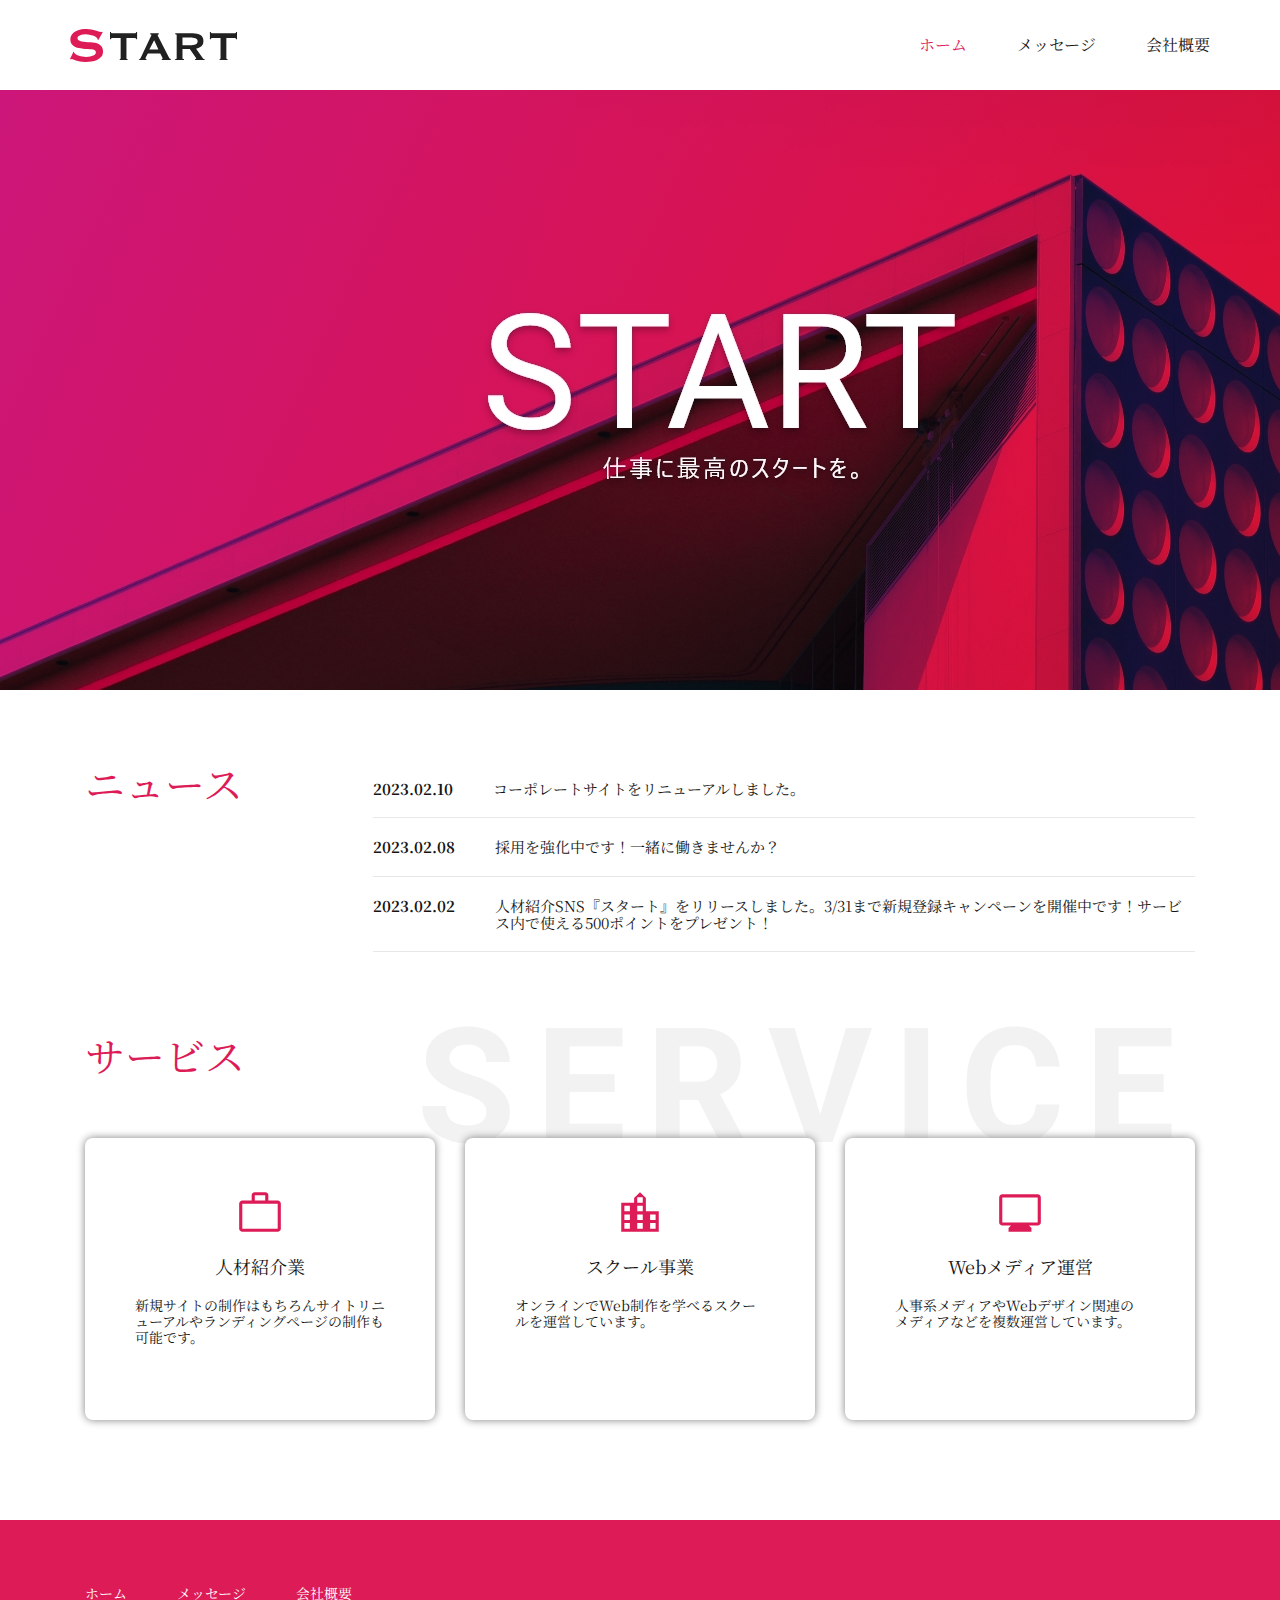
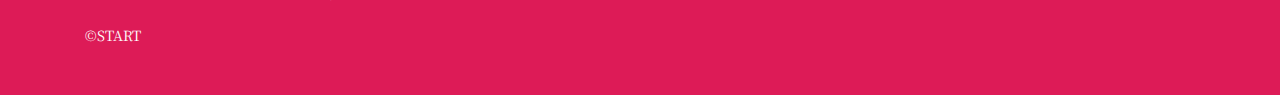
==== html/index.html @ cdd38d4a "fin pc_home" ====
<!DOCTYPE html>
<html lang="ja">
<head>
    <meta charset="UTF-8">
    <meta name="viewport" content="width=device-width, initial-scale=1.0">
    <title>Document</title>
    <link rel="stylesheet" href="https://fonts.googleapis.com/css2?family=Material+Symbols+Outlined:opsz,wght,FILL,GRAD@20..48,100..700,0..1,-50..200" />
    <link rel="preconnect" href="https://fonts.googleapis.com">
    <link rel="preconnect" href="https://fonts.gstatic.com" crossorigin>
    <link href="https://fonts.googleapis.com/css2?family=Noto+Serif+JP&family=Roboto&display=swap" rel="stylesheet">
    <link rel="stylesheet" href="../css/destyle.css">
    <link rel="stylesheet" href="../css/style.css">
</head>
<body>
    <header>
        <div class="h__container">
            <a href="#top">
                <img src="../img/logo.svg">
            </a>
            <nav class="h_nav">
                <ul class="h__list">
                    <li class="h__list__item text-lv1" ><a href=""><span class="red">ホーム</span></a></li>
                    <li class="h__list__item text-lv1"><a href="">メッセージ</a></li>
                    <li class="h__list__item text-lv1"><a href="">会社概要</a></li>
                </ul>
            </nav>
        </div>
    </header>
    <main>
        <section class="main">
            <div class="main__copy"></div>
        </section>
        <div class="main__container">
            <!------------ ニュース --------->
            <section class="news">
                <div class="news__box__title">
                    <h2 class="content__title title-lv2 red">ニュース</h2>
                </div>
                <article class="news__box__content">
                    <ul class="news__artcles">
                        <li class="news__artcles__item text-lv2">
                            <time datetime="2023-02-10" class="news__artcles__item__time">2023.02.10</time>
                            <p class="news__artcles__item__title">コーポレートサイトをリニューアルしました。</p>
                        </li>
                        <li class="news__artcles__item text-lv2">
                            <time datetime="2023-02-08" class="news__artcles__item__time">2023.02.08</time>
                            <p class="news__artcles__item__title">採用を強化中です！一緒に働きませんか？</p>
                        </li>
                        <li class="news__artcles__item text-lv2">
                            <time datetime="2023-02-02" class="news__artcles__item__time">2023.02.02</time>
                            <p class="news__artcles__item__title">
                                人材紹介SNS『スタート』をリリースしました。3/31まで新規登録キャンペーンを開催中です！サービス内で使える500ポイントをプレゼント！
                            </p>
                        </li>
                    </ul>
                </article>
            </section>
            <!------------ サービス --------->
            <section class="service">
                <div class="service__box__title">
                    <h2 class="content__title title-lv2 red">サービス</h2>
                </div>
                <p class="service__back-text title-lv1">SERVICE</p>
                <div class="service__content">
                    <div class="service__content__box">
                        <div class="service__content__item">
                            <div class="service__content__item__ico">
                                <span class="material-symbols-outlined icon-size red">work</span>
                            </div>
                            <h3 class="service__content__item__title title-lv3">人材紹介業</h3>
                            <p class="service__content__item__text text-lv3">
                                新規サイトの制作はもちろんサイトリニューアルやランディングページの制作も可能です。
                            </p>
                        </div>
                    </div>
                    <div class="service__content__box">
                        <div class="service__content__item__ico">
                            <span class="material-symbols-outlined icon-size red">location_city</span>
                        </div>
                        <h3 class="service__content__item__title title-lv3">スクール事業</h3>
                        <p class="service__content__item__text text-lv3">
                            オンラインでWeb制作を学べるスクールを運営しています。
                        </p>
                    </div>
                    <div class="service__content__box">
                        <div class="service__content__item__ico">
                            <span class="material-symbols-outlined icon-size red">monitor</span>
                        </div>
                        <h3 class="service__content__item__title title-lv3">Webメディア運営</h3>
                        <p class="service__content__item__text text-lv3">
                            人事系メディアやWebデザイン関連のメディアなどを複数運営しています。
                        </p>
                    </div>
                </div>
            </section>
        </div>
    </main>
    <footer>
        <div class="f__content">
            <nav>
                <ul class="f__content__list">
                    <li class="f__content__item text-lv3">ホーム</li>
                    <li class="f__content__item text-lv3">メッセージ</li>
                    <li class="f__content__item text-lv3">会社概要</li>
                </ul>
            </nav>
            <p><small class="text-lv3">&copy;START</small></p>
        </div>
    </footer>
</body>
</html>
---- css/destyle.css ----
/*! destyle.css v4.0.0 | MIT License | https://github.com/nicolas-cusan/destyle.css */

/* Reset box-model and set borders */
/* ============================================ */

*,
::before,
::after {
  box-sizing: border-box;
  border-style: solid;
  border-width: 0;
}

/* Document */
/* ============================================ */

/**
 * 1. Correct the line height in all browsers.
 * 2. Prevent adjustments of font size after orientation changes in iOS.
 * 3. Remove gray overlay on links for iOS.
 */

html {
  line-height: 1.15; /* 1 */
  -webkit-text-size-adjust: 100%; /* 2 */
  -webkit-tap-highlight-color: transparent; /* 3*/
}

/* Sections */
/* ============================================ */

/**
 * Remove the margin in all browsers.
 */

body {
  margin: 0;
}

/**
 * Render the `main` element consistently in IE.
 */

main {
  display: block;
}

/* Vertical rhythm */
/* ============================================ */

p,
table,
blockquote,
address,
pre,
iframe,
form,
figure,
dl {
  margin: 0;
}

/* Headings */
/* ============================================ */

h1,
h2,
h3,
h4,
h5,
h6 {
  font-size: inherit;
  font-weight: inherit;
  margin: 0;
}

/* Lists (enumeration) */
/* ============================================ */

ul,
ol {
  margin: 0;
  padding: 0;
  list-style: none;
}

/* Lists (definition) */
/* ============================================ */

dt {
  font-weight: bold;
}

dd {
  margin-left: 0;
}

/* Grouping content */
/* ============================================ */

/**
 * 1. Add the correct box sizing in Firefox.
 * 2. Show the overflow in Edge and IE.
 */

hr {
  box-sizing: content-box; /* 1 */
  height: 0; /* 1 */
  overflow: visible; /* 2 */
  border-top-width: 1px;
  margin: 0;
  clear: both;
  color: inherit;
}

/**
 * 1. Correct the inheritance and scaling of font size in all browsers.
 * 2. Correct the odd `em` font sizing in all browsers.
 */

pre {
  font-family: monospace, monospace; /* 1 */
  font-size: inherit; /* 2 */
}

address {
  font-style: inherit;
}

/* Text-level semantics */
/* ============================================ */

/**
 * Remove the gray background on active links in IE 10.
 */

a {
  background-color: transparent;
  text-decoration: none;
  color: inherit;
}

/**
 * 1. Remove the bottom border in Chrome 57-
 * 2. Add the correct text decoration in Chrome, Edge, IE, Opera, and Safari.
 */

abbr[title] {
  text-decoration: underline dotted; /* 2 */
}

/**
 * Add the correct font weight in Chrome, Edge, and Safari.
 */

b,
strong {
  font-weight: bolder;
}

/**
 * 1. Correct the inheritance and scaling of font size in all browsers.
 * 2. Correct the odd `em` font sizing in all browsers.
 */

code,
kbd,
samp {
  font-family: monospace, monospace; /* 1 */
  font-size: inherit; /* 2 */
}

/**
 * Add the correct font size in all browsers.
 */

small {
  font-size: 80%;
}

/**
 * Prevent `sub` and `sup` elements from affecting the line height in
 * all browsers.
 */

sub,
sup {
  font-size: 75%;
  line-height: 0;
  position: relative;
  vertical-align: baseline;
}

sub {
  bottom: -0.25em;
}

sup {
  top: -0.5em;
}

/* Replaced content */
/* ============================================ */

/**
 * Prevent vertical alignment issues.
 */

svg,
img,
embed,
object,
iframe {
  vertical-align: bottom;
}

/* Forms */
/* ============================================ */

/**
 * Reset form fields to make them styleable.
 * 1. Make form elements stylable across systems iOS especially.
 * 2. Inherit text-transform from parent.
 */

button,
input,
optgroup,
select,
textarea {
  -webkit-appearance: none; /* 1 */
  appearance: none;
  vertical-align: middle;
  color: inherit;
  font: inherit;
  background: transparent;
  padding: 0;
  margin: 0;
  border-radius: 0;
  text-align: inherit;
  text-transform: inherit; /* 2 */
}

/**
 * Correct cursors for clickable elements.
 */

button,
[type="button"],
[type="reset"],
[type="submit"] {
  cursor: pointer;
}

button:disabled,
[type="button"]:disabled,
[type="reset"]:disabled,
[type="submit"]:disabled {
  cursor: default;
}

/**
 * Improve outlines for Firefox and unify style with input elements & buttons.
 */

:-moz-focusring {
  outline: auto;
}

select:disabled {
  opacity: inherit;
}

/**
 * Remove padding
 */

option {
  padding: 0;
}

/**
 * Reset to invisible
 */

fieldset {
  margin: 0;
  padding: 0;
  min-width: 0;
}

legend {
  padding: 0;
}

/**
 * Add the correct vertical alignment in Chrome, Firefox, and Opera.
 */

progress {
  vertical-align: baseline;
}

/**
 * Remove the default vertical scrollbar in IE 10+.
 */

textarea {
  overflow: auto;
}

/**
 * Correct the cursor style of increment and decrement buttons in Chrome.
 */

[type="number"]::-webkit-inner-spin-button,
[type="number"]::-webkit-outer-spin-button {
  height: auto;
}

/**
 * Correct the outline style in Safari.
 */

[type="search"] {
  outline-offset: -2px; /* 1 */
}

/**
 * Remove the inner padding in Chrome and Safari on macOS.
 */

[type="search"]::-webkit-search-decoration {
  -webkit-appearance: none;
}

/**
 * 1. Correct the inability to style clickable types in iOS and Safari.
 * 2. Fix font inheritance.
 */

::-webkit-file-upload-button {
  -webkit-appearance: button; /* 1 */
  font: inherit; /* 2 */
}

/**
 * Fix appearance for Firefox
 */
[type="number"] {
  -moz-appearance: textfield;
}

/**
 * Clickable labels
 */

label[for] {
  cursor: pointer;
}

/* Interactive */
/* ============================================ */

/*
 * Add the correct display in Edge, IE 10+, and Firefox.
 */

details {
  display: block;
}

/*
 * Add the correct display in all browsers.
 */

summary {
  display: list-item;
}

/*
 * Remove outline for editable content.
 */

[contenteditable]:focus {
  outline: auto;
}

/* Tables */
/* ============================================ */

/**
1. Correct table border color inheritance in all Chrome and Safari.
*/

table {
  border-color: inherit; /* 1 */
  border-collapse: collapse;
}

caption {
  text-align: left;
}

td,
th {
  vertical-align: top;
  padding: 0;
}

th {
  text-align: left;
  font-weight: bold;
}
---- css/style.css ----
/* ---------fontcolor -------------*/
body{
    color: #151515;
    font-family: 'Noto Serif JP', serif;
}
.red{
    color: #dd1b57;
}
.blue{
    color: #349bf4;
}
/* ---------fontsize -------------*/
.title-lv1{
    font-size: 160px;
}
.title-lv2{
    font-size: 40px;
}
.title-lv3{
    font-size: 40px;
}
.title-lv3{
    font-size: 18px;
}
.subtitle-lv1{
    font-size: 24px;
}
.subtitle-lv2{
    font-size: 18px;
}
.text-lv1{
    font-size: 16px;
}
.text-lv2{
    font-size: 15px;
}
.text-lv3{
    font-size: 14px;
}

/* -------header----- */
.h__container{
    width: 100%;
    height: 90px;
    display: flex;
    padding: 0 70px;
    align-items: center; 
}
.h_nav{
    margin: 0 0 0 auto;
}
.h__list{
    display: flex;
}
.h__list__item{
     margin: 0 0 0 50px;
}

/* -------各コンテンツで使用----- */
.content__title{
    white-space: nowrap;
}

/* -------main----- */
.main{
    height: 600px;
    background-image: url(../img/pc_mv.jpg);
    background-size: cover;
}
.main__container{
    max-width: 1110px;
    margin: 70px auto 100px; 
}

/* -------news----- */
.news{
    display: flex;
    margin-bottom: 80px;
}
.news__box__title{
    /* width: 250px; */
    margin: 0 130px 0 0;
}
.news__artcles__item{
    display: flex;
}
.news__artcles__item__time{
    font-weight: bold;
    padding: 0 40px 0 0;
}
.news__artcles__item{
    padding: 20px 0;
    border-bottom: 1px solid #e8e8e8;
}

/* -------service----- */
.service{
    position: relative;
}
.service__content{
    margin: 60px 0 0 0;
    display: flex;
    gap: 30px;
}
.service__content__box{
    width: 350px;
    padding: 50px 50px 75px;
    border-radius: 8px;
    text-align: center;
    background-color: #fff;
    box-shadow: 0 0 8px gray;
}
.icon-size{
    font-size: 50px;
}
.service__content__item__title{
    padding: 15px 0 0 0;
}
.service__content__item__text{
    text-align: left;
    padding: 20px 0 0 0;
}
.service__back-text{
    font-family: 'Roboto', sans-serif;
    font-weight: bold;
    color: #f2f2f2;
    letter-spacing: 20px;
    position: absolute;
    line-height: 70%;
    right: 0;
    top: 0;
    z-index: -1;
}
/* -------footer----- */
footer{
    background-color: #dd1b57;
    padding: 65px 0 50px;
}
.f__content{
    max-width: 1110px;
    margin: 0 auto;
    color: #fff;
}
.f__content__list{
    display: flex;
    margin: 0 0 25px 0;
}
.f__content__item{
    margin: 0 50px 0 0;
}
.f__content__item:last-child{
    margin: 0;
}
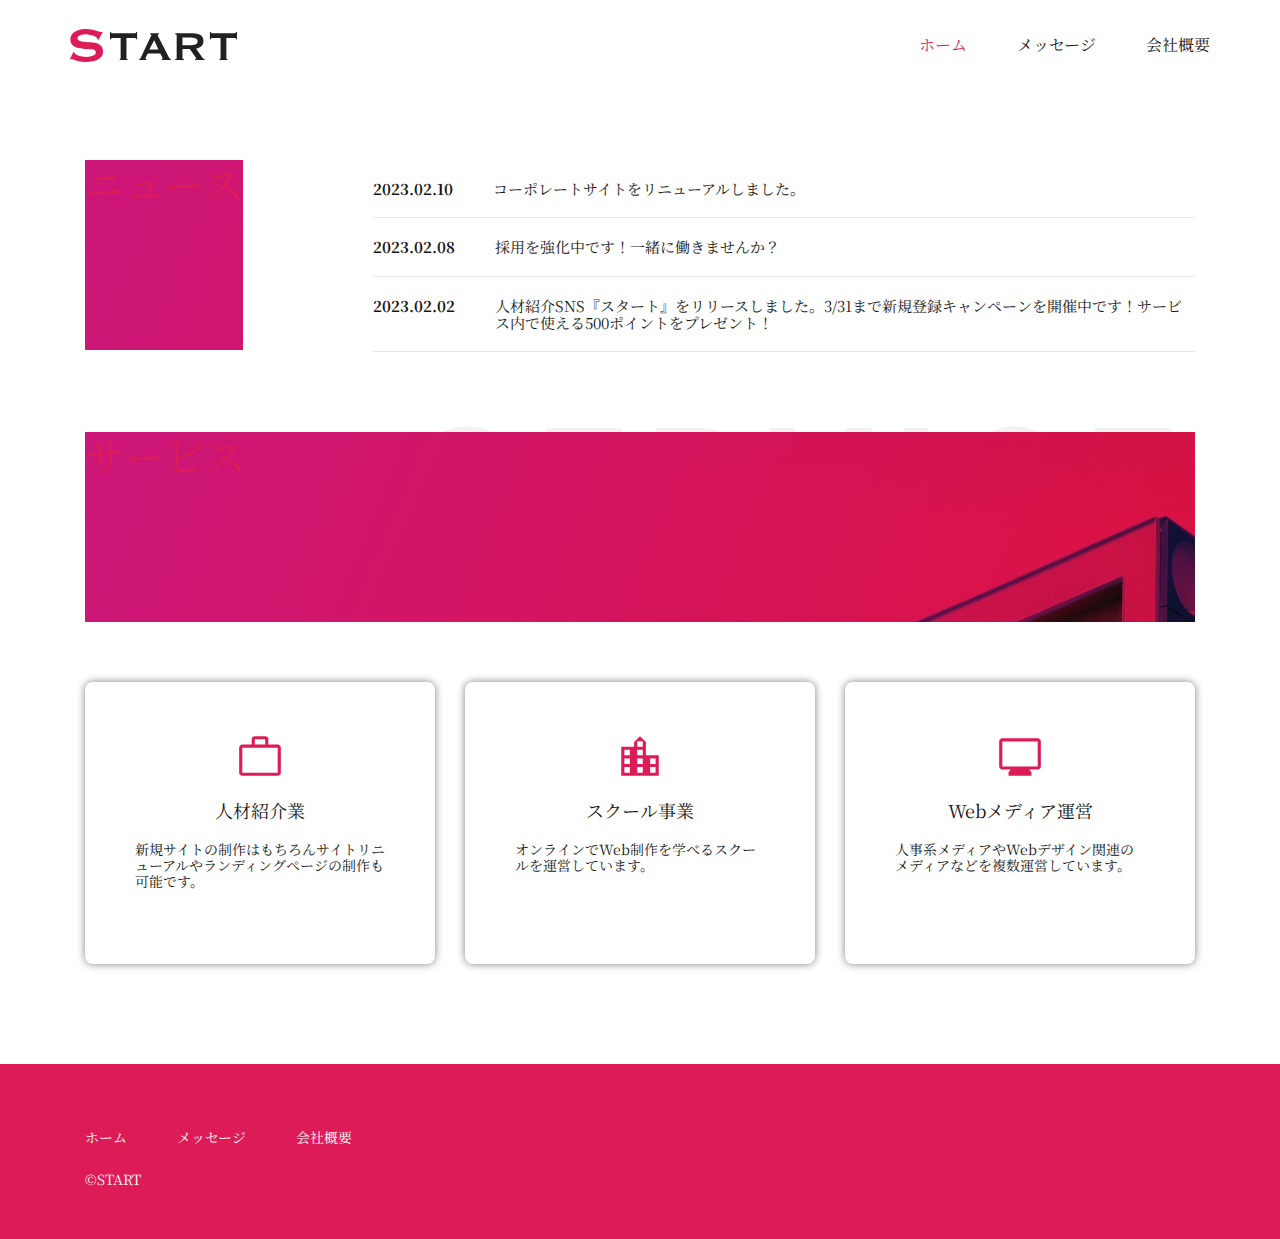
==== commit fc98357b: "start message.html" ====
--- a/html/index.html
+++ b/html/index.html
@@ -3,7 +3,9 @@
 <head>
     <meta charset="UTF-8">
     <meta name="viewport" content="width=device-width, initial-scale=1.0">
-    <title>Document</title>
+    <title>START</title>
+    <link rel="icon" href="../img/favicon.png">
+    <link rel="apple-touch-icon" href="../img/favicon.png" sizes="180x180">
     <link rel="stylesheet" href="https://fonts.googleapis.com/css2?family=Material+Symbols+Outlined:opsz,wght,FILL,GRAD@20..48,100..700,0..1,-50..200" />
     <link rel="preconnect" href="https://fonts.googleapis.com">
     <link rel="preconnect" href="https://fonts.gstatic.com" crossorigin>
@@ -15,11 +17,11 @@
     <header>
         <div class="h__container">
             <a href="#top">
-                <img src="../img/logo.svg">
+                <h1><img src="../img/logo.svg"></h1>
             </a>
             <nav class="h_nav">
                 <ul class="h__list">
-                    <li class="h__list__item text-lv1" ><a href=""><span class="red">ホーム</span></a></li>
+                    <li class="h__list__item text-lv1" ><a href="#top"><span class="red">ホーム</span></a></li>
                     <li class="h__list__item text-lv1"><a href="">メッセージ</a></li>
                     <li class="h__list__item text-lv1"><a href="">会社概要</a></li>
                 </ul>
@@ -27,9 +29,7 @@
         </div>
     </header>
     <main>
-        <section class="main">
-            <div class="main__copy"></div>
-        </section>
+        <section class="-visual"></section>
         <div class="main__container">
             <!------------ ニュース --------->
             <section class="news">
--- a/css/style.css
+++ b/css/style.css
@@ -62,7 +62,7 @@
 }
 
 /* -------main----- */
-.main{
+.main-visual{
     height: 600px;
     background-image: url(../img/pc_mv.jpg);
     background-size: cover;
@@ -131,6 +131,7 @@
     top: 0;
     z-index: -1;
 }
+
 /* -------footer----- */
 footer{
     background-color: #dd1b57;
@@ -150,4 +151,10 @@
 }
 .f__content__item:last-child{
     margin: 0;
+}
+
+/* -------message.html----- */
+.content__title{
+    height: 190px;
+    background-image: url(../img/pc_mv.jpg);
 }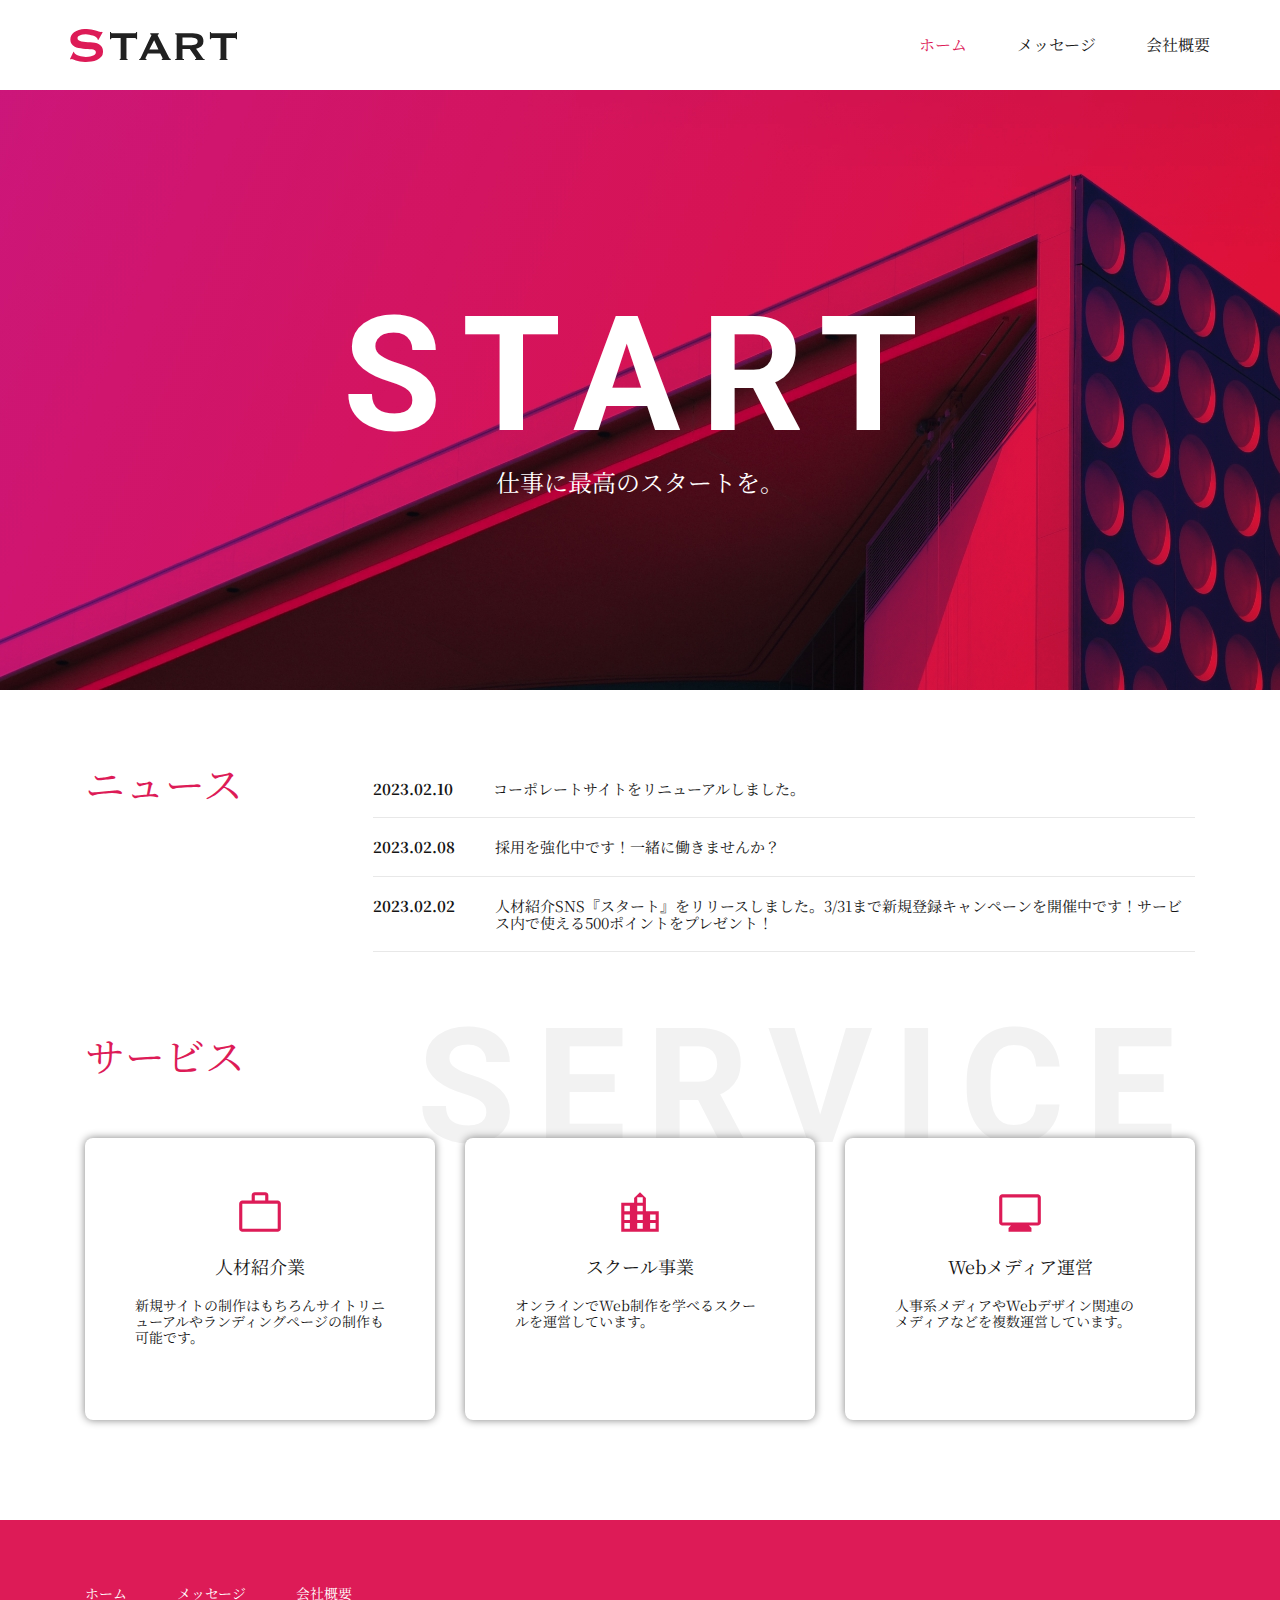
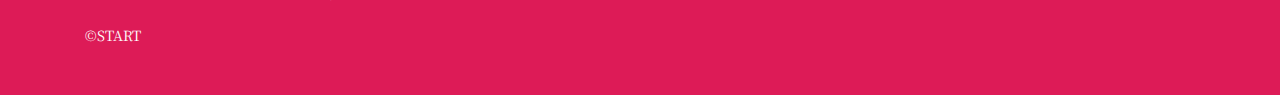
==== commit 094caed5: "update main_visual" ====
--- a/html/index.html
+++ b/html/index.html
@@ -29,7 +29,13 @@
         </div>
     </header>
     <main>
-        <section class="-visual"></section>
+        <!------------ メインヴィジュアル --------->
+        <section class="main-visual">
+            <div class="main-visual__box">
+                <h1 class="main-visual__title title-lv1 roboto">START</h1>
+                <p class="main-visual__text subtitle-lv1">仕事に最高のスタートを。</p>
+            </div>
+        </section>
         <div class="main__container">
             <!------------ ニュース --------->
             <section class="news">
@@ -60,7 +66,7 @@
                 <div class="service__box__title">
                     <h2 class="content__title title-lv2 red">サービス</h2>
                 </div>
-                <p class="service__back-text title-lv1">SERVICE</p>
+                <p class="service__back-text title-lv1 roboto">SERVICE</p>
                 <div class="service__content">
                     <div class="service__content__box">
                         <div class="service__content__item">
--- a/css/style.css
+++ b/css/style.css
@@ -8,6 +8,11 @@
 }
 .blue{
     color: #349bf4;
+}
+.roboto{
+    font-family: 'Roboto', sans-serif;
+    font-weight: bold;
+    letter-spacing: 20px;
 }
 /* ---------fontsize -------------*/
 .title-lv1{
@@ -64,8 +69,16 @@
 /* -------main----- */
 .main-visual{
     height: 600px;
-    background-image: url(../img/pc_mv.jpg);
+    background-image: url(../img/pc_bg_mv.jpg);
     background-size: cover;
+}
+.main-visual__box{
+    height: 100%;
+    color: #fff;
+    display: flex;
+    flex-direction: column;
+    justify-content: center;
+    align-items: center;
 }
 .main__container{
     max-width: 1110px;
@@ -121,10 +134,7 @@
     padding: 20px 0 0 0;
 }
 .service__back-text{
-    font-family: 'Roboto', sans-serif;
-    font-weight: bold;
     color: #f2f2f2;
-    letter-spacing: 20px;
     position: absolute;
     line-height: 70%;
     right: 0;
@@ -154,7 +164,7 @@
 }
 
 /* -------message.html----- */
-.content__title{
+.content__{
     height: 190px;
     background-image: url(../img/pc_mv.jpg);
 }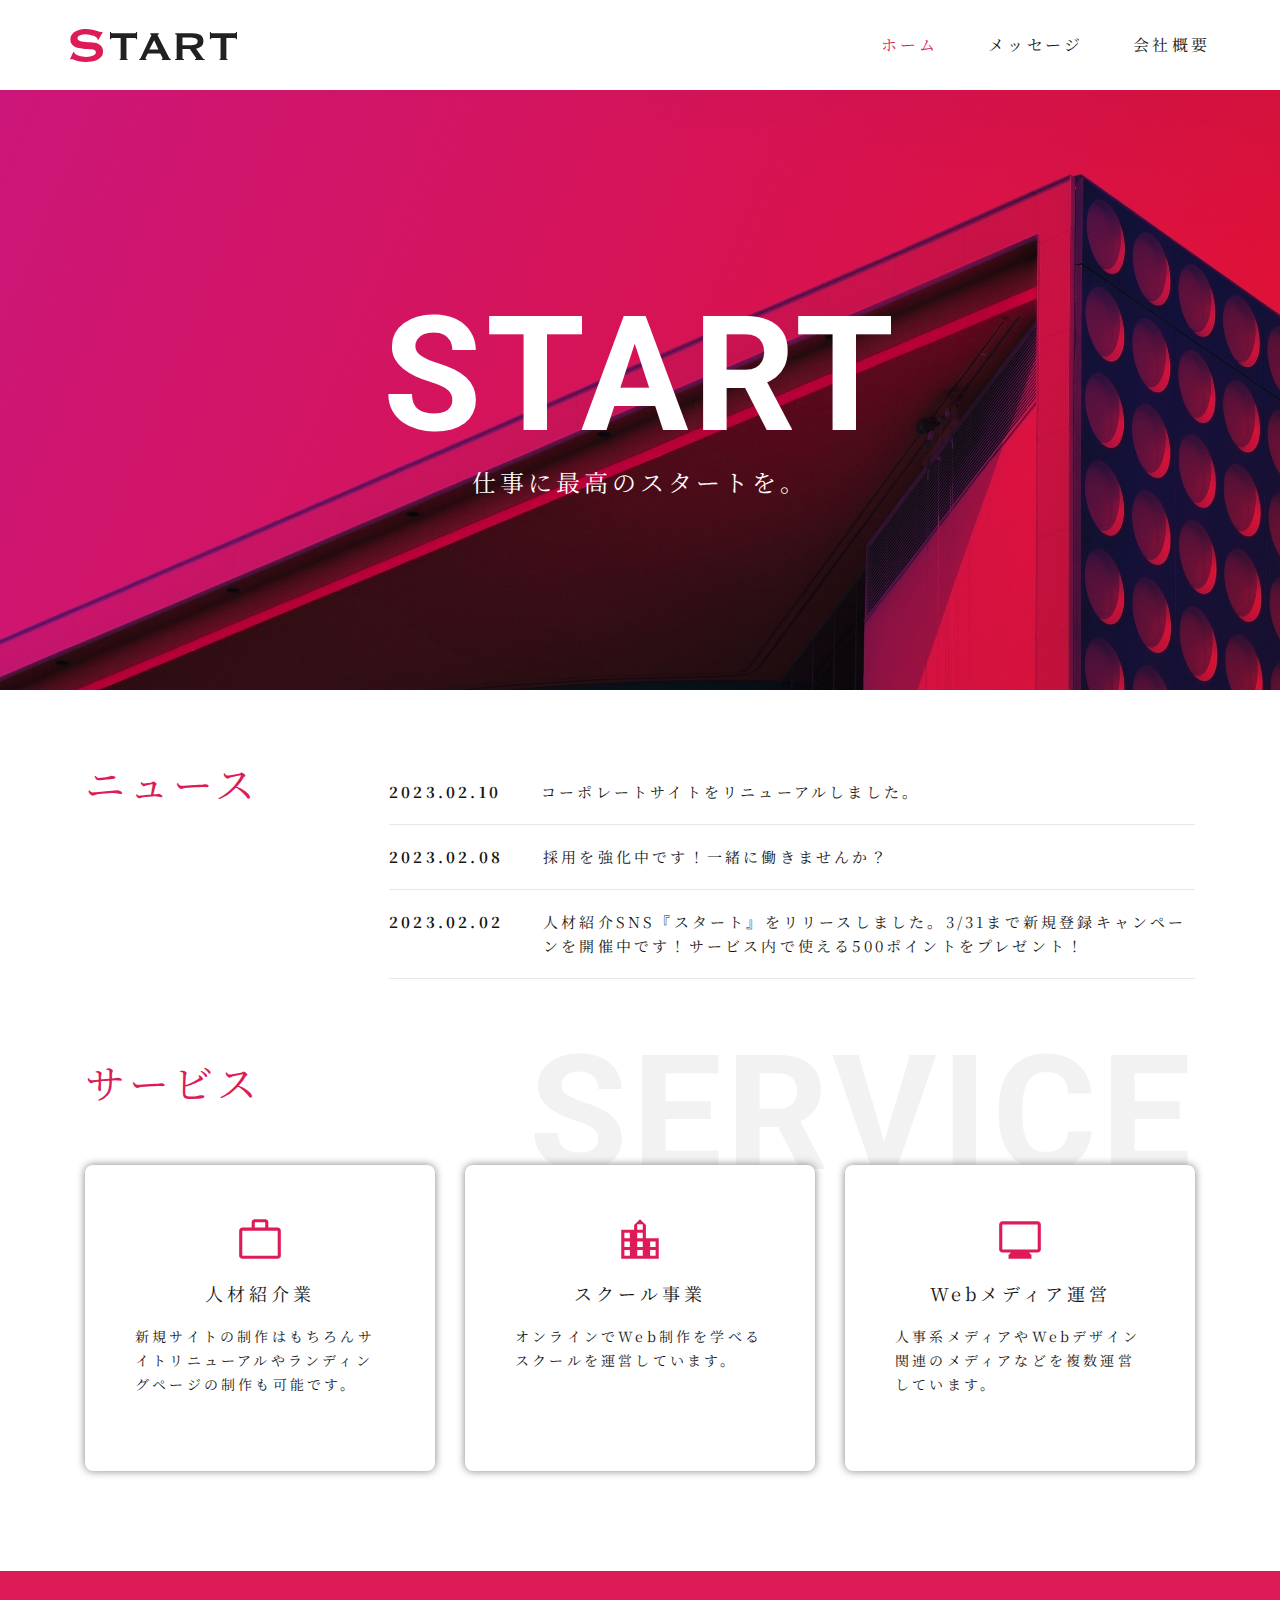
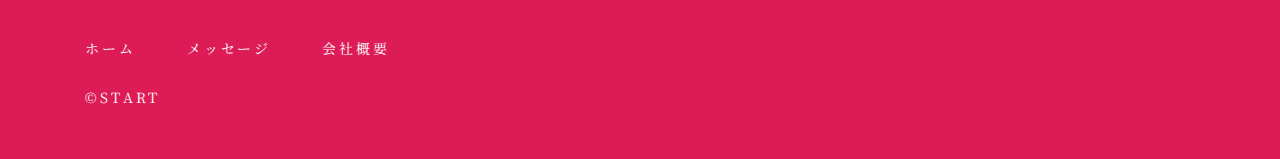
==== commit 5961a0bb: "fin message_pc" ====
--- a/html/index.html
+++ b/html/index.html
@@ -14,6 +14,7 @@
     <link rel="stylesheet" href="../css/style.css">
 </head>
 <body>
+    <!------------ ヘッダー --------->
     <header>
         <div class="h__container">
             <a href="#top">
@@ -22,8 +23,8 @@
             <nav class="h_nav">
                 <ul class="h__list">
                     <li class="h__list__item text-lv1" ><a href="#top"><span class="red">ホーム</span></a></li>
-                    <li class="h__list__item text-lv1"><a href="">メッセージ</a></li>
-                    <li class="h__list__item text-lv1"><a href="">会社概要</a></li>
+                    <li class="h__list__item text-lv1"><a href="message.html">メッセージ</a></li>
+                    <li class="h__list__item text-lv1"><a href="company.html">会社概要</a></li>
                 </ul>
             </nav>
         </div>
@@ -101,6 +102,7 @@
             </section>
         </div>
     </main>
+     <!------------ フッター --------->
     <footer>
         <div class="f__content">
             <nav>
--- a/css/style.css
+++ b/css/style.css
@@ -6,8 +6,9 @@
 .red{
     color: #dd1b57;
 }
-.blue{
+.link {
     color: #349bf4;
+    border-bottom: 1px solid #349bf4;
 }
 .roboto{
     font-family: 'Roboto', sans-serif;
@@ -17,30 +18,42 @@
 /* ---------fontsize -------------*/
 .title-lv1{
     font-size: 160px;
+    letter-spacing: 0.25rem;
 }
 .title-lv2{
     font-size: 40px;
+    letter-spacing: 0.25rem;
 }
 .title-lv3{
     font-size: 40px;
+    letter-spacing: 0.25rem;
 }
 .title-lv3{
     font-size: 18px;
+    letter-spacing: 0.25rem;
 }
 .subtitle-lv1{
     font-size: 24px;
+    letter-spacing: 0.25rem;
 }
 .subtitle-lv2{
     font-size: 18px;
+    letter-spacing: 0.25rem;
 }
 .text-lv1{
     font-size: 16px;
+    letter-spacing: 0.2rem;
+    line-height: 1.5rem;
 }
 .text-lv2{
     font-size: 15px;
+    letter-spacing: 0.2rem;
+    line-height: 1.5rem;
 }
 .text-lv3{
     font-size: 14px;
+    letter-spacing: 0.2rem;
+    line-height: 1.5rem;
 }
 
 /* -------header----- */
@@ -62,8 +75,24 @@
 }
 
 /* -------各コンテンツで使用----- */
+.main__container{
+    max-width: 1110px;
+    margin: 70px auto 100px; 
+}
 .content__title{
     white-space: nowrap;
+}
+.content__main-title{
+    height: 190px;
+    background-image: url(../img/pc_bg_mv.jpg);
+    background-size: cover;
+}
+.content__main-title__box{
+    height: 100%;
+    color: #fff;
+    display: flex;
+    justify-content: center;
+    align-items: center;
 }
 
 /* -------main----- */
@@ -79,10 +108,6 @@
     flex-direction: column;
     justify-content: center;
     align-items: center;
-}
-.main__container{
-    max-width: 1110px;
-    margin: 70px auto 100px; 
 }
 
 /* -------news----- */
@@ -164,7 +189,26 @@
 }
 
 /* -------message.html----- */
-.content__{
-    height: 190px;
-    background-image: url(../img/pc_mv.jpg);
+.message__title{
+    text-align: center;
+}
+.message__sub-title{
+    padding: 35px 0 0 0;
+    text-align: center;
+}
+.message__box{
+    max-width: 800px;
+    margin: 40px auto 0;
+}
+.message__ceo__img{
+    width: 100px;
+    height: 100px;
+    border-radius: 50%;
+    margin: 0 20px 20px 0;
+    float: left;
+}
+.message__office{
+    margin: 80px 0 0 0;
+    width: 100%;
+    height: 400px;
 }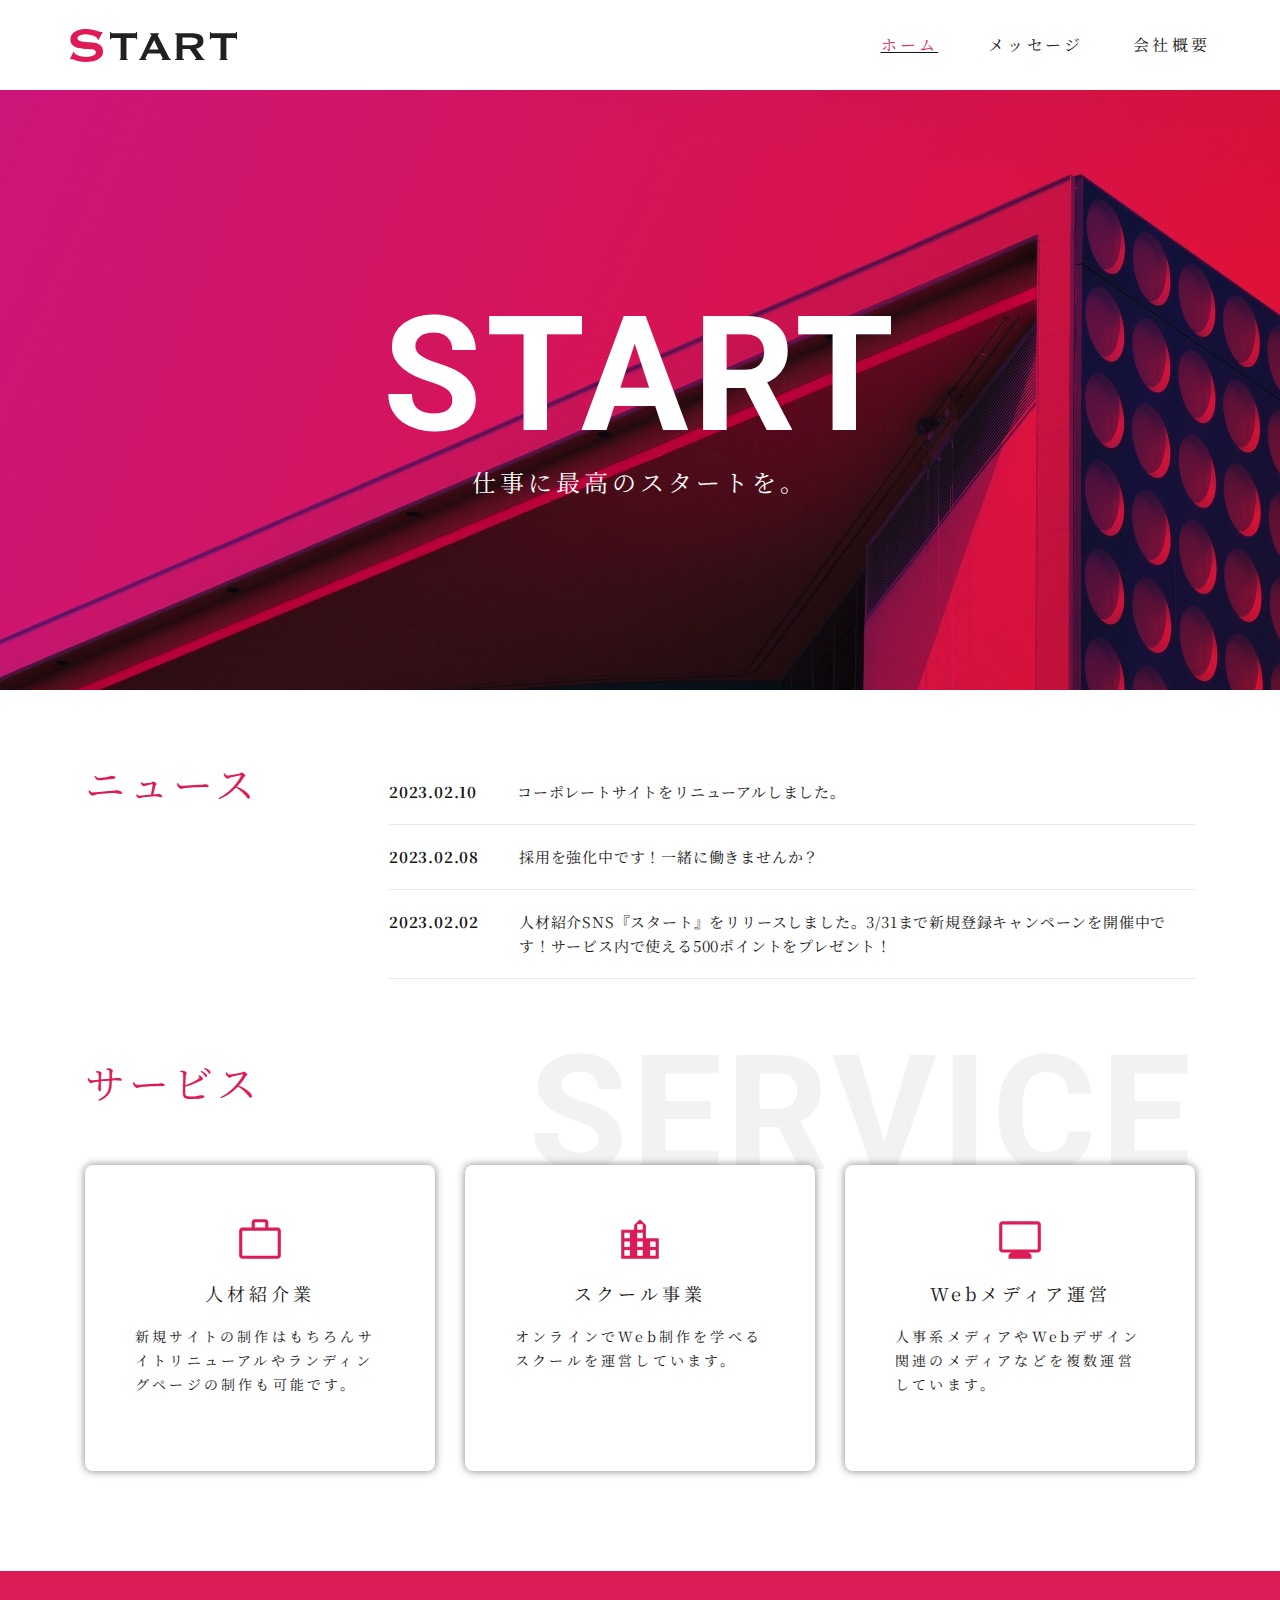
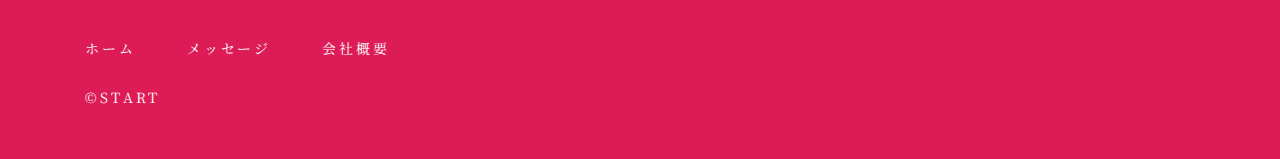
==== commit 531a1854: "fin company_pc" ====
--- a/html/index.html
+++ b/html/index.html
@@ -22,7 +22,7 @@
             </a>
             <nav class="h_nav">
                 <ul class="h__list">
-                    <li class="h__list__item text-lv1" ><a href="#top"><span class="red">ホーム</span></a></li>
+                    <li class="  text-lv1" ><a href="#top"><span class="red">ホーム</span></a></li>
                     <li class="h__list__item text-lv1"><a href="message.html">メッセージ</a></li>
                     <li class="h__list__item text-lv1"><a href="company.html">会社概要</a></li>
                 </ul>
@@ -43,7 +43,7 @@
                 <div class="news__box__title">
                     <h2 class="content__title title-lv2 red">ニュース</h2>
                 </div>
-                <article class="news__box__content">
+                <article class="news__box__content"> 
                     <ul class="news__artcles">
                         <li class="news__artcles__item text-lv2">
                             <time datetime="2023-02-10" class="news__artcles__item__time">2023.02.10</time>
--- a/css/destyle.css
+++ b/css/destyle.css
@@ -136,7 +136,7 @@
 
 a {
   background-color: transparent;
-  text-decoration: none;
+  /* text-decoration: none; */
   color: inherit;
 }
 
--- a/css/style.css
+++ b/css/style.css
@@ -8,7 +8,6 @@
 }
 .link {
     color: #349bf4;
-    border-bottom: 1px solid #349bf4;
 }
 .roboto{
     font-family: 'Roboto', sans-serif;
@@ -47,7 +46,7 @@
 }
 .text-lv2{
     font-size: 15px;
-    letter-spacing: 0.2rem;
+    letter-spacing: 0.05rem;
     line-height: 1.5rem;
 }
 .text-lv3{
@@ -73,6 +72,9 @@
 .h__list__item{
      margin: 0 0 0 50px;
 }
+.h__list__item a{
+    text-decoration: none;
+}
 
 /* -------各コンテンツで使用----- */
 .main__container{
@@ -86,6 +88,7 @@
     height: 190px;
     background-image: url(../img/pc_bg_mv.jpg);
     background-size: cover;
+    background-position: center;
 }
 .content__main-title__box{
     height: 100%;
@@ -211,4 +214,29 @@
     margin: 80px 0 0 0;
     width: 100%;
     height: 400px;
+}
+
+/* -------company.html----- */
+.company__content__item{
+    display: flex;
+    align-items: center;
+    border-bottom: 1px solid #ddd;
+}
+.h-80px{
+    height: 80px;
+}
+.h-50px{
+    height: 50px;
+}
+.company__content__item__title{
+    width: 22.5%;
+}
+.company__content__item__title__small {
+    width: 10%;
+}
+.company__content__map{
+    margin: 50px 0 25px 0;
+}
+.company__content__map__text{
+    text-align: right;
 }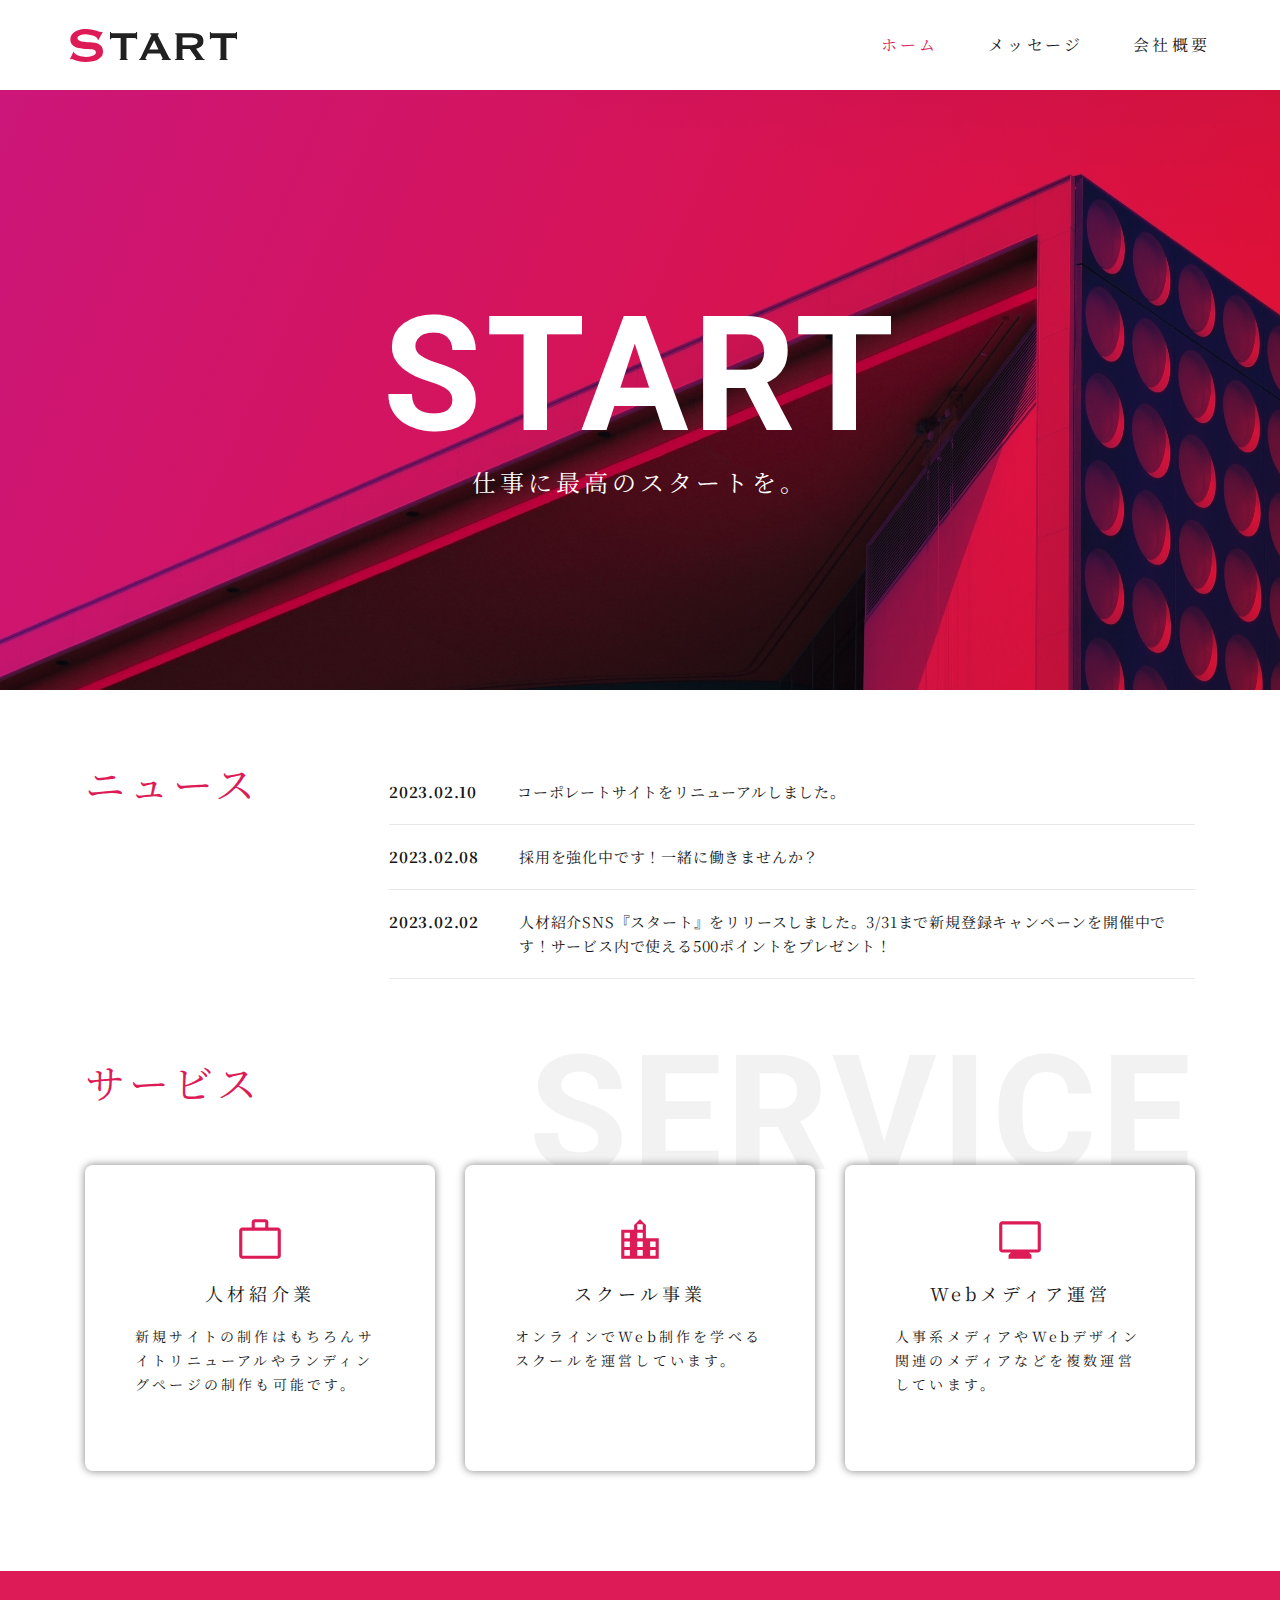
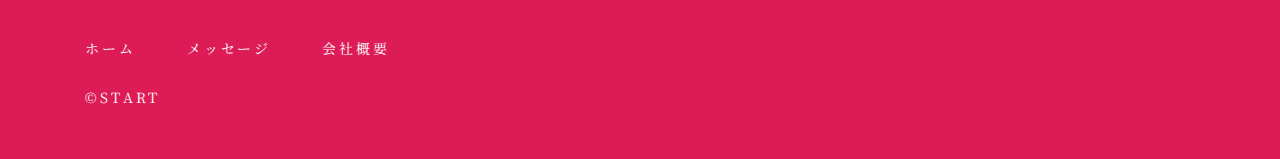
==== commit 01b392e8: "fin jquery" ====
--- a/html/index.html
+++ b/html/index.html
@@ -22,7 +22,7 @@
             </a>
             <nav class="h_nav">
                 <ul class="h__list">
-                    <li class="  text-lv1" ><a href="#top"><span class="red">ホーム</span></a></li>
+                    <li class="h__list__item text-lv1"><a href="#top"><span class="red">ホーム</span></a></li>
                     <li class="h__list__item text-lv1"><a href="message.html">メッセージ</a></li>
                     <li class="h__list__item text-lv1"><a href="company.html">会社概要</a></li>
                 </ul>
--- a/css/style.css
+++ b/css/style.css
@@ -119,7 +119,6 @@
     margin-bottom: 80px;
 }
 .news__box__title{
-    /* width: 250px; */
     margin: 0 130px 0 0;
 }
 .news__artcles__item{
@@ -239,4 +238,84 @@
 }
 .company__content__map__text{
     text-align: right;
+}
+
+/* ------------ハンバーガーメニュー ------------*/
+
+/* ---- ハンバーガーアイコン ---- */
+#hm__icon{
+    width: 60px;
+    height: 60px;
+    background-color: #dd1b57;
+    padding: 10px;
+    position: fixed;
+    right: 20px;
+    top: 20px;
+    z-index: 10;
+    display: none;
+}
+.hm__menu-trigger,
+.hm__menu-trigger span{
+    display: inline-block;
+    transition: all .4s;
+    box-sizing: border-box;
+}
+.hm__menu-trigger{
+    position: relative;
+    width: 44px;
+    height: 44px;
+}
+.hm__menu-trigger span{
+    position: absolute;
+    left: 0;
+    width: 90%;
+    height: 4px;
+    background-color: #fff;
+    border-radius: 2px;
+    padding: 0 auto;
+}
+.hm__menu-trigger span:nth-child(1){
+    top: 5px;
+}
+.hm__menu-trigger span:nth-child(2){
+    top: 20px;
+}
+.hm__menu-trigger span:nth-child(3){
+    top: 35px;
+}
+.hm__menu-trigger.active span:nth-child(1){
+    -webkit-transform: translateY(15px) rotate(-45deg);
+    transform: translateY(15px) rotate(-45deg);
+    background-color: #fff;
+}
+.hm__menu-trigger.active span:nth-child(2){
+    opacity: 0;
+}
+.hm__menu-trigger.active span:nth-child(3){
+    -webkit-transform: translateY(-15px) rotate(45deg);
+    transform: translateY(-15px) rotate(45deg);
+    background-color: #fff;
+}
+/* ---- spメニュー ---- */
+#hm{
+    position: fixed;
+    top: 0;
+    right: 0;
+    background-color: #dd1b57;
+    color: #fff;
+    width: 200px;
+    min-height: 100%;
+    display: none;
+    z-index: 9;
+}
+.hm__list{
+    padding: 100px 0 0 0;
+}
+#hm li{
+    text-align: center;
+    margin: 0 0 40px;
+}
+#hm a{
+    color: #fff;
+    text-decoration: none;
 }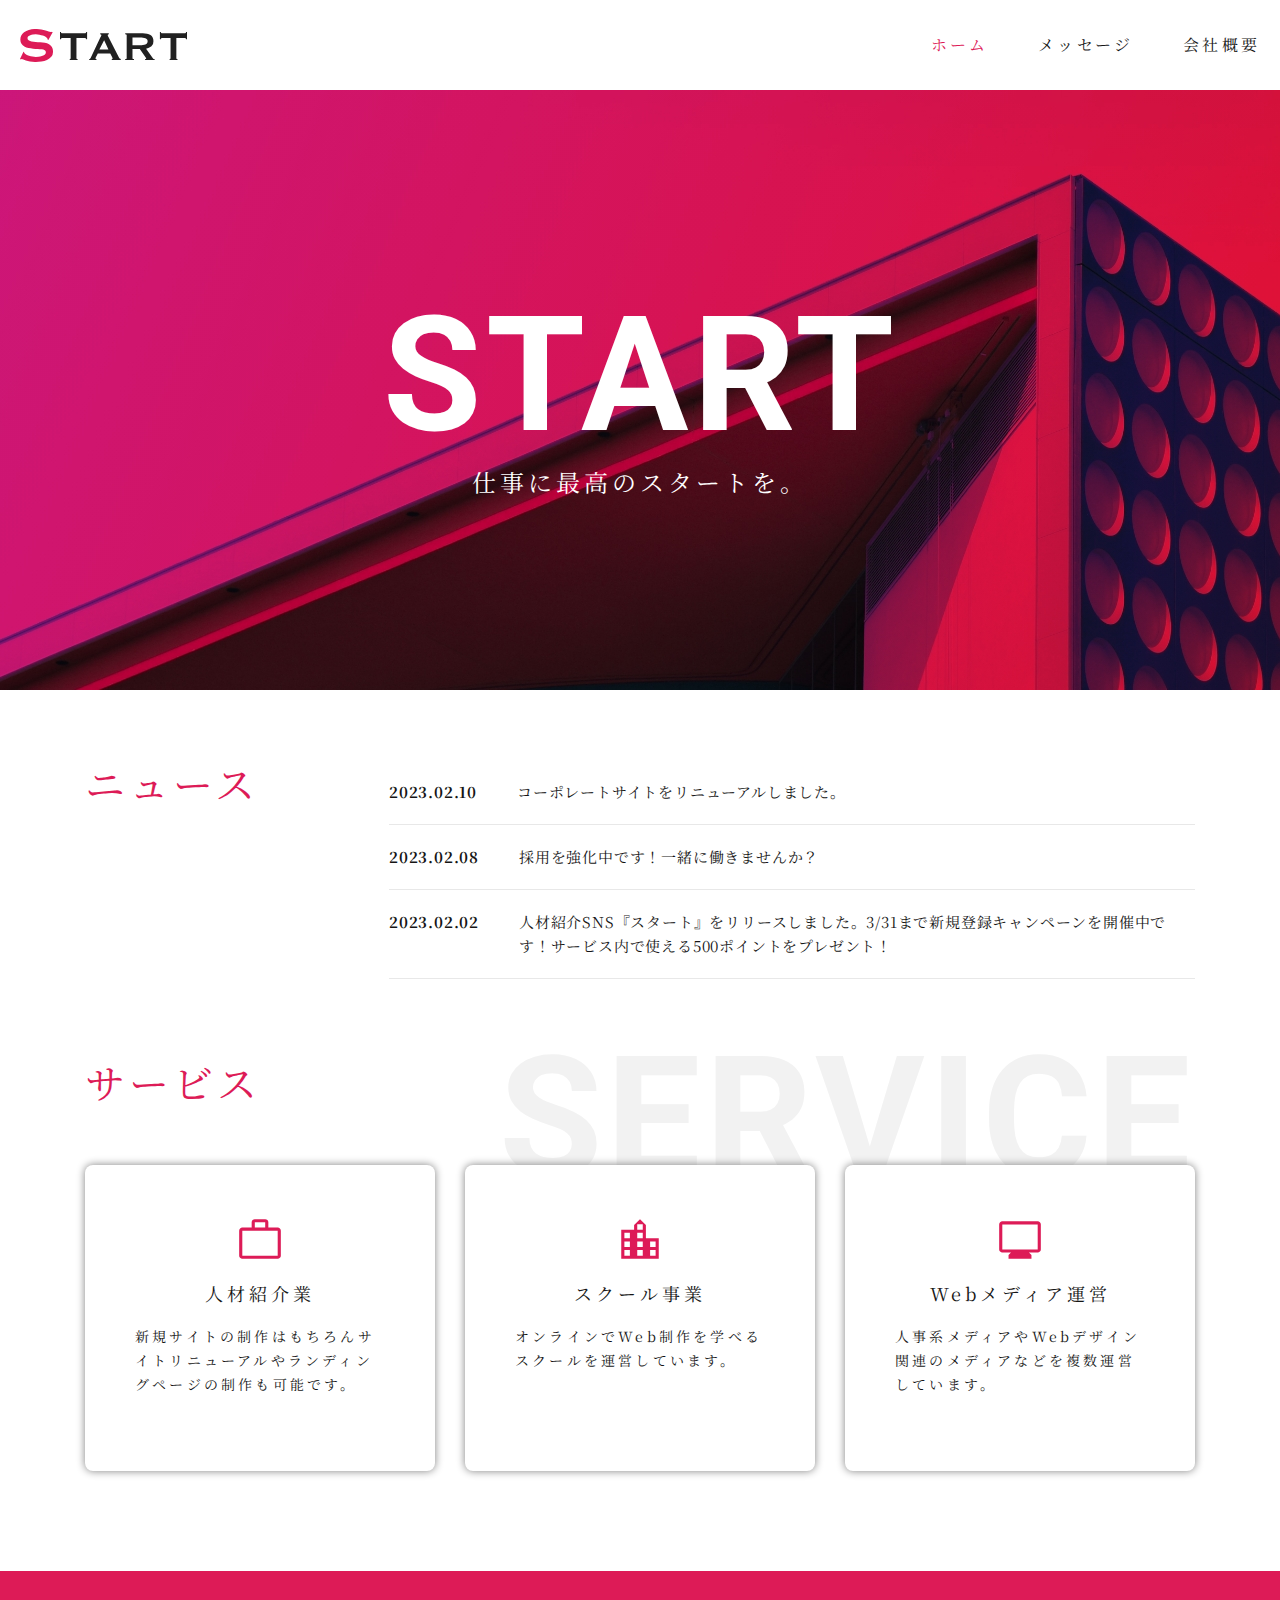
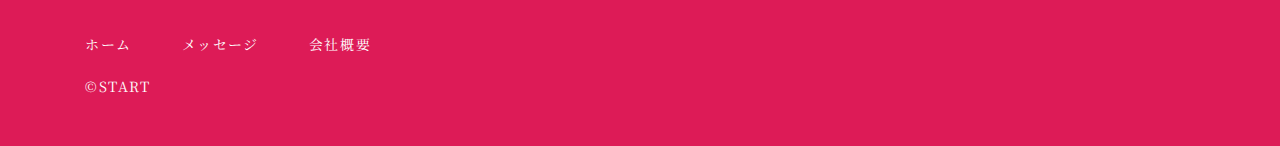
==== commit e872111a: "add index.html_sp" ====
--- a/html/index.html
+++ b/html/index.html
@@ -18,7 +18,7 @@
     <header>
         <div class="h__container">
             <a href="#top">
-                <h1><img src="../img/logo.svg"></h1>
+                <h1><img src="../img/logo.svg" class="h__container__logo"></h1>
             </a>
             <nav class="h_nav">
                 <ul class="h__list">
@@ -27,6 +27,21 @@
                     <li class="h__list__item text-lv1"><a href="company.html">会社概要</a></li>
                 </ul>
             </nav>
+            <!------------ ハンバーガーメニュー --------->
+            <div id="hm">
+                <ul class="hm__list">
+                    <li class="hm__list__item"><a href="index.html">ホーム</a></li>
+                    <li class="hm__list__item"><a href="message.html">メッセージ</a></li>
+                    <li class="hm__list__item"><a href="#top">会社概要</a></li>
+                </ul>
+            </div>
+            <div id="hm__icon">
+                <a href="#" class="hm__menu-trigger">
+                    <span></span>
+                    <span></span>
+                    <span></span>
+                </a>
+            </div>                    
         </div>
     </header>
     <main>
@@ -67,7 +82,7 @@
                 <div class="service__box__title">
                     <h2 class="content__title title-lv2 red">サービス</h2>
                 </div>
-                <p class="service__back-text title-lv1 roboto">SERVICE</p>
+                <p class="service__back-text back-text roboto">SERVICE</p>
                 <div class="service__content">
                     <div class="service__content__box">
                         <div class="service__content__item">
@@ -107,12 +122,12 @@
         <div class="f__content">
             <nav>
                 <ul class="f__content__list">
-                    <li class="f__content__item text-lv3">ホーム</li>
-                    <li class="f__content__item text-lv3">メッセージ</li>
-                    <li class="f__content__item text-lv3">会社概要</li>
+                    <li class="f__content__item f_text">ホーム</li>
+                    <li class="f__content__item f_text">メッセージ</li>
+                    <li class="f__content__item f_text">会社概要</li>
                 </ul>
             </nav>
-            <p><small class="text-lv3">&copy;START</small></p>
+            <p><small class="f_text">&copy;START</small></p>
         </div>
     </footer>
 </body>
--- a/css/style.css
+++ b/css/style.css
@@ -24,10 +24,6 @@
     letter-spacing: 0.25rem;
 }
 .title-lv3{
-    font-size: 40px;
-    letter-spacing: 0.25rem;
-}
-.title-lv3{
     font-size: 18px;
     letter-spacing: 0.25rem;
 }
@@ -54,13 +50,38 @@
     letter-spacing: 0.2rem;
     line-height: 1.5rem;
 }
-
+.f_text{
+    font-size: 14px;
+    letter-spacing: 0.1rem;   
+}
+.back-text{
+    font-size: 168px;
+    letter-spacing: 0.25rem;
+}
+/* ------@media screen and (max-width: 375px)-------- */
+@media screen and (max-width: 375px){
+    .title-lv1{
+        font-size: 80px;
+    }
+    .title-lv2{
+        font-size: 32px;
+    }
+    .subtitle-lv1{
+        font-size: 20px;
+    }
+    .f_text{
+        font-size: 12px;
+    }
+    .back-text{
+        font-size: 70px;
+    }
+}
 /* -------header----- */
 .h__container{
     width: 100%;
     height: 90px;
     display: flex;
-    padding: 0 70px;
+    padding: 0 20px;
     align-items: center; 
 }
 .h_nav{
@@ -75,171 +96,6 @@
 .h__list__item a{
     text-decoration: none;
 }
-
-/* -------各コンテンツで使用----- */
-.main__container{
-    max-width: 1110px;
-    margin: 70px auto 100px; 
-}
-.content__title{
-    white-space: nowrap;
-}
-.content__main-title{
-    height: 190px;
-    background-image: url(../img/pc_bg_mv.jpg);
-    background-size: cover;
-    background-position: center;
-}
-.content__main-title__box{
-    height: 100%;
-    color: #fff;
-    display: flex;
-    justify-content: center;
-    align-items: center;
-}
-
-/* -------main----- */
-.main-visual{
-    height: 600px;
-    background-image: url(../img/pc_bg_mv.jpg);
-    background-size: cover;
-}
-.main-visual__box{
-    height: 100%;
-    color: #fff;
-    display: flex;
-    flex-direction: column;
-    justify-content: center;
-    align-items: center;
-}
-
-/* -------news----- */
-.news{
-    display: flex;
-    margin-bottom: 80px;
-}
-.news__box__title{
-    margin: 0 130px 0 0;
-}
-.news__artcles__item{
-    display: flex;
-}
-.news__artcles__item__time{
-    font-weight: bold;
-    padding: 0 40px 0 0;
-}
-.news__artcles__item{
-    padding: 20px 0;
-    border-bottom: 1px solid #e8e8e8;
-}
-
-/* -------service----- */
-.service{
-    position: relative;
-}
-.service__content{
-    margin: 60px 0 0 0;
-    display: flex;
-    gap: 30px;
-}
-.service__content__box{
-    width: 350px;
-    padding: 50px 50px 75px;
-    border-radius: 8px;
-    text-align: center;
-    background-color: #fff;
-    box-shadow: 0 0 8px gray;
-}
-.icon-size{
-    font-size: 50px;
-}
-.service__content__item__title{
-    padding: 15px 0 0 0;
-}
-.service__content__item__text{
-    text-align: left;
-    padding: 20px 0 0 0;
-}
-.service__back-text{
-    color: #f2f2f2;
-    position: absolute;
-    line-height: 70%;
-    right: 0;
-    top: 0;
-    z-index: -1;
-}
-
-/* -------footer----- */
-footer{
-    background-color: #dd1b57;
-    padding: 65px 0 50px;
-}
-.f__content{
-    max-width: 1110px;
-    margin: 0 auto;
-    color: #fff;
-}
-.f__content__list{
-    display: flex;
-    margin: 0 0 25px 0;
-}
-.f__content__item{
-    margin: 0 50px 0 0;
-}
-.f__content__item:last-child{
-    margin: 0;
-}
-
-/* -------message.html----- */
-.message__title{
-    text-align: center;
-}
-.message__sub-title{
-    padding: 35px 0 0 0;
-    text-align: center;
-}
-.message__box{
-    max-width: 800px;
-    margin: 40px auto 0;
-}
-.message__ceo__img{
-    width: 100px;
-    height: 100px;
-    border-radius: 50%;
-    margin: 0 20px 20px 0;
-    float: left;
-}
-.message__office{
-    margin: 80px 0 0 0;
-    width: 100%;
-    height: 400px;
-}
-
-/* -------company.html----- */
-.company__content__item{
-    display: flex;
-    align-items: center;
-    border-bottom: 1px solid #ddd;
-}
-.h-80px{
-    height: 80px;
-}
-.h-50px{
-    height: 50px;
-}
-.company__content__item__title{
-    width: 22.5%;
-}
-.company__content__item__title__small {
-    width: 10%;
-}
-.company__content__map{
-    margin: 50px 0 25px 0;
-}
-.company__content__map__text{
-    text-align: right;
-}
-
 /* ------------ハンバーガーメニュー ------------*/
 
 /* ---- ハンバーガーアイコン ---- */
@@ -248,9 +104,7 @@
     height: 60px;
     background-color: #dd1b57;
     padding: 10px;
-    position: fixed;
-    right: 20px;
-    top: 20px;
+   margin: 0 -20px 0 auto;
     z-index: 10;
     display: none;
 }
@@ -318,4 +172,226 @@
 #hm a{
     color: #fff;
     text-decoration: none;
+}
+
+
+/* -------各コンテンツで使用----- */
+.main__container{
+    max-width: 1110px;
+    margin: 70px auto 100px; 
+}
+.content__title{
+    white-space: nowrap;
+}
+.content__main-title{
+    height: 190px;
+    background-image: url(../img/pc_bg_mv.jpg);
+    background-size: cover;
+    background-position: center;
+}
+.content__main-title__box{
+    height: 100%;
+    color: #fff;
+    display: flex;
+    justify-content: center;
+    align-items: center;
+}
+
+/* -------main----- */
+.main-visual{
+    height: 600px;
+    background-image: url(../img/pc_bg_mv.jpg);
+    background-size: cover;
+}
+.main-visual__box{
+    height: 100%;
+    color: #fff;
+    display: flex;
+    flex-direction: column;
+    justify-content: center;
+    align-items: center;
+}
+
+/* -------news----- */
+.news{
+    display: flex;
+    margin-bottom: 80px;
+}
+.news__box__title{
+    margin: 0 130px 0 0;
+}
+.news__artcles__item{
+    display: flex;
+}
+.news__artcles__item__time{
+    font-weight: bold;
+    padding: 0 40px 0 0;
+}
+.news__artcles__item{
+    padding: 20px 0;
+    border-bottom: 1px solid #e8e8e8;
+}
+
+/* -------service----- */
+.service{
+    position: relative;
+}
+.service__content{
+    margin: 60px 0 0 0;
+    display: flex;
+    gap: 30px;
+}
+.service__content__box{
+    max-width: 350px;
+    padding: 50px 50px 75px;
+    border-radius: 8px;
+    text-align: center;
+    background-color: #fff;
+    box-shadow: 0 0 8px gray;
+}
+.icon-size{
+    font-size: 50px;
+}
+.service__content__item__title{
+    padding: 15px 0 0 0;
+}
+.service__content__item__text{
+    text-align: left;
+    padding: 20px 0 0 0;
+}
+.service__back-text{
+    color: #f2f2f2;
+    position: absolute;
+    line-height: 70%;
+    right: 0;
+    top: 0;
+    z-index: -1;
+}
+
+/* -------footer----- */
+footer{
+    background-color: #dd1b57;
+    padding: 65px 0 50px;
+}
+.f__content{
+    max-width: 1110px;
+    margin: 0 auto;
+    color: #fff;
+}
+.f__content__list{
+    display: flex;
+    margin: 0 0 25px 0;
+}
+.f__content__item{
+    margin: 0 50px 0 0;
+}
+.f__content__item:last-child{
+    margin: 0;
+}
+
+/* -------message.html----- */
+.message__title{
+    text-align: center;
+}
+.message__sub-title{
+    padding: 35px 0 0 0;
+    text-align: center;
+}
+.message__box{
+    max-width: 800px;
+    margin: 40px auto 0;
+}
+.message__ceo__img{
+    width: 100px;
+    height: 100px;
+    border-radius: 50%;
+    margin: 0 20px 20px 0;
+    float: left;
+}
+.message__office{
+    margin: 80px 0 0 0;
+    width: 100%;
+    height: 400px;
+}
+
+/* -------company.html----- */
+.company__content__item{
+    display: flex;
+    align-items: center;
+    border-bottom: 1px solid #ddd;
+}
+.h-80px{
+    height: 80px;
+}
+.h-50px{
+    height: 50px;
+}
+.company__content__item__title{
+    width: 22.5%;
+}
+.company__content__item__title__small {
+    width: 10%;
+}
+.company__content__map{
+    margin: 50px 0 25px 0;
+}
+.company__content__map__text{
+    text-align: right;
+}
+
+/* -------@media screen and (max-width: 375px)---------*/
+@media screen and (max-width: 375px){
+    .h__container{
+        height: 60px;
+    }
+    .h__container__logo{
+        height: 21px;
+    }
+    .h_nav{
+        display: none;
+    }
+    #hm__icon{
+        display: block;
+    }
+
+    /* -------各コンテンツで使用----- */
+    .main__container{
+        margin: 40px 20px 45px;
+    }
+    /* -------main----- */
+    .main-visual{
+        height: 460px;
+    }
+
+    /* -------news----- */
+    .news{
+        display: block;
+        margin-bottom: 65px;
+    }
+    .news__artcles__item{
+        display: block;
+    }
+
+    /* -------service----- */
+    .service__content{
+        display: block;
+    }
+    .service__content__box{
+        padding: 45px 30px;
+        margin-bottom: 25px;
+    }
+    .service__content__box:nth-child(3){
+        margin-bottom: 0;
+    }
+
+    /* -------footer----- */
+    footer{
+        padding: 65px 0 35px;
+    }
+    .f__content{
+        margin: 0 20px;
+    }
+    .f__content__item{
+        margin: 0 25px 0 0;
+    }
 }